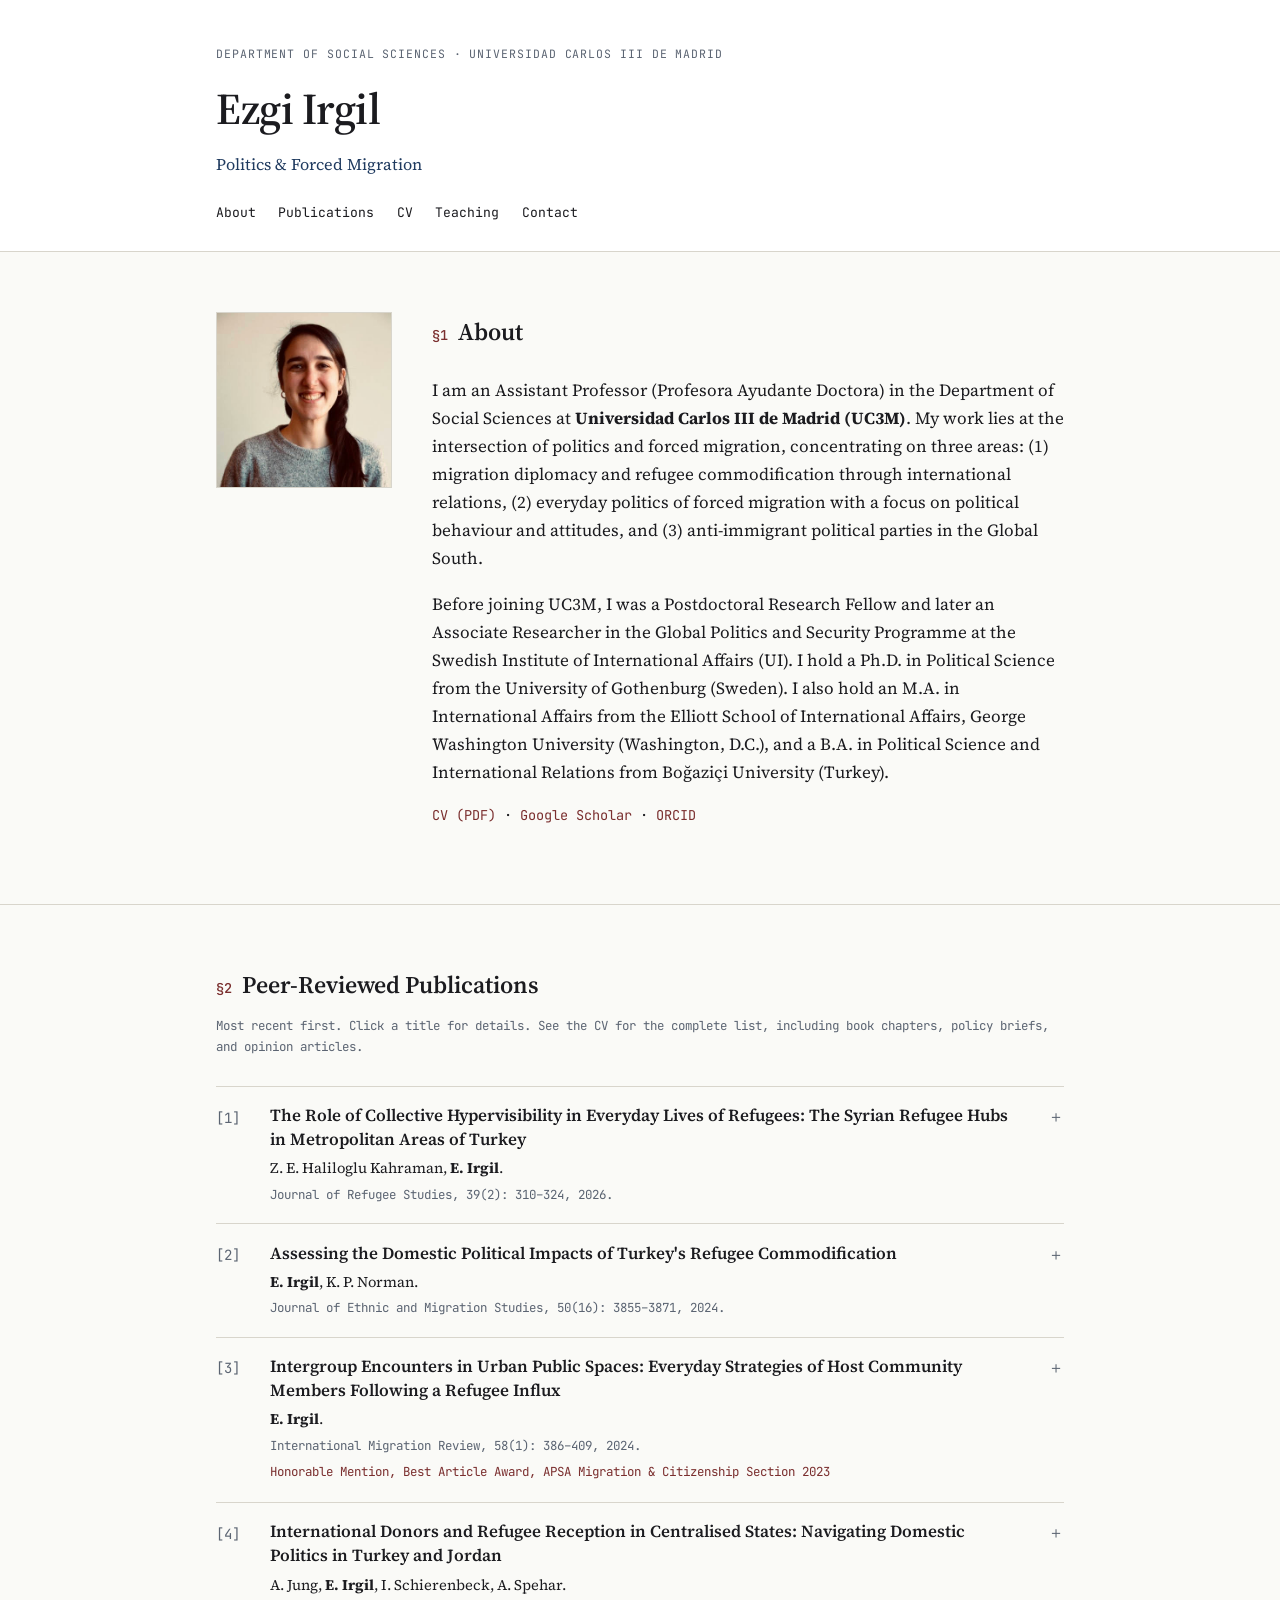
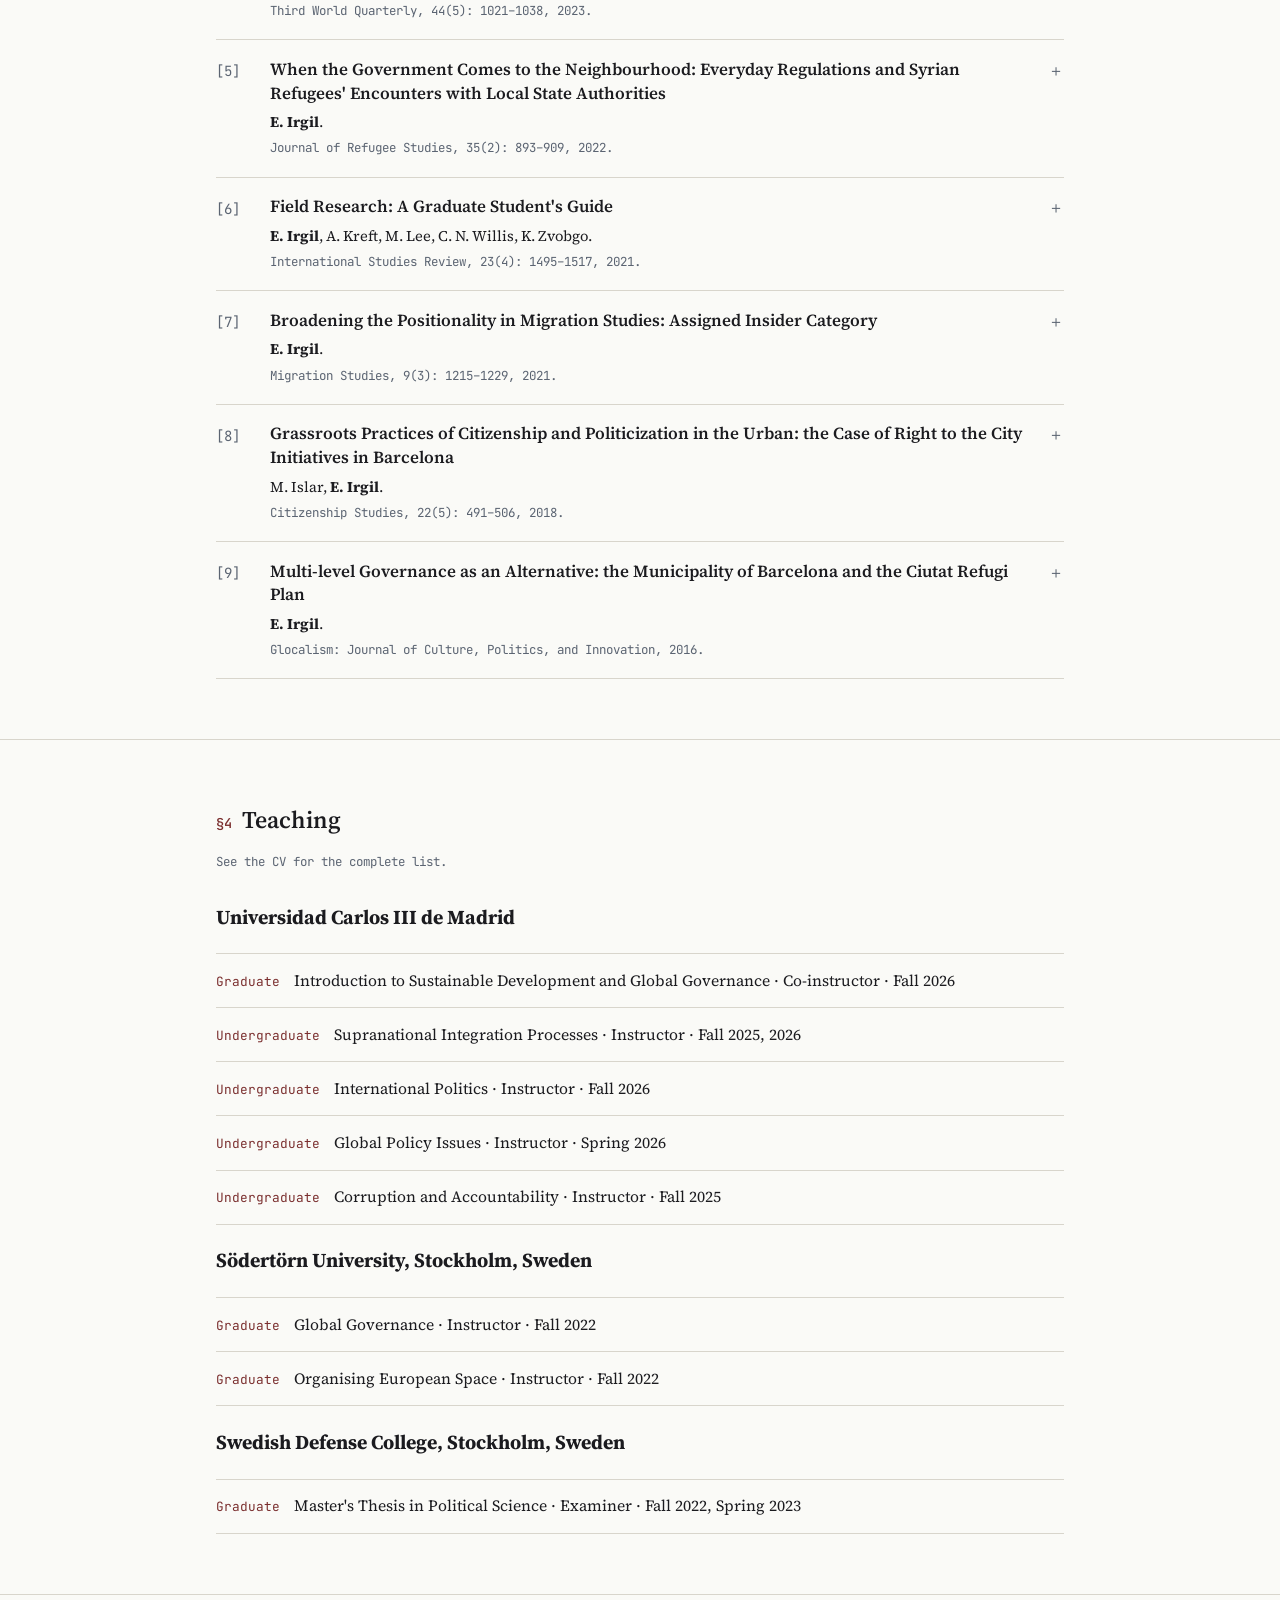
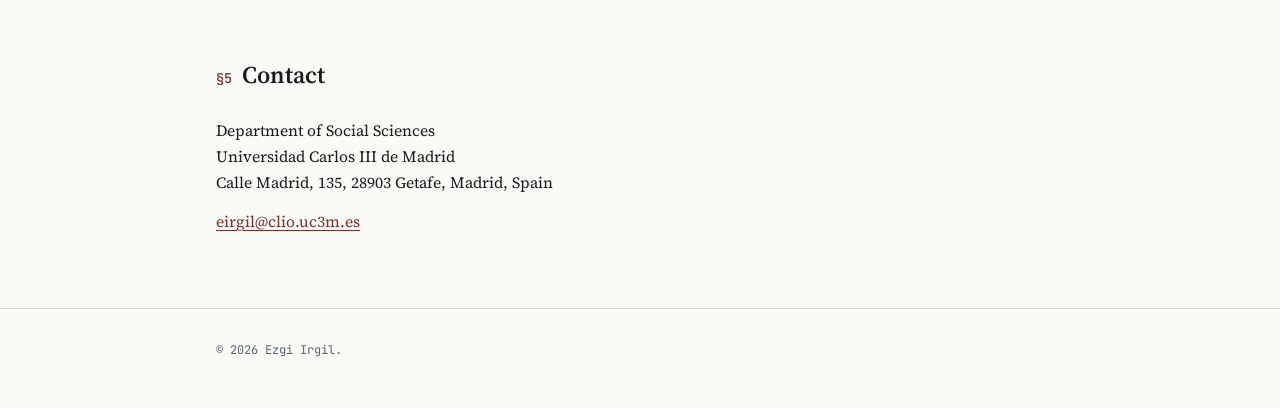
==== mainpage.html @ 2da9c535 "Update and rename index.html to mainpage.html" ====
<!DOCTYPE html>
<html lang="en">
<head>
<meta charset="UTF-8">
<meta name="viewport" content="width=device-width, initial-scale=1.0">
<title>Ezgi Irgil — Academic Website</title>
<meta name="description" content="Academic homepage of Ezgi Irgil, Assistant Professor, Department of Social Sciences, Universidad Carlos III de Madrid.">
<link rel="preconnect" href="https://fonts.googleapis.com">
<link rel="preconnect" href="https://fonts.gstatic.com" crossorigin>
<link href="https://fonts.googleapis.com/css2?family=Source+Serif+4:ital,opsz,wght@0,8..60,400;0,8..60,500;0,8..60,600;0,8..60,700;1,8..60,400&family=JetBrains+Mono:wght@400;500&display=swap" rel="stylesheet">
<link rel="stylesheet" href="style.css">
</head>
<body>

<a class="skip-link" href="#main">Skip to content</a>

<header class="site-header">
  <div class="wrap header-inner">
    <div class="identity">
      <p class="eyebrow">Department of Social Sciences · Universidad Carlos III de Madrid</p>
      <h1>Ezgi Irgil</h1>
      <p class="tagline">Politics &amp; Forced Migration</p>
    </div>
    <nav class="site-nav" aria-label="Primary">
      <ul>
        <li><a href="#about">About</a></li>
        <li><a href="#publications">Publications</a></li>
        <li><a href="Ezgi_Irgil_CV_03072026.pdf" target="_blank" rel="noopener">CV</a></li>
        <li><a href="#teaching">Teaching</a></li>
        <li><a href="#contact">Contact</a></li>
      </ul>
    </nav>
  </div>
</header>

<main id="main">

  <section id="about" class="section about">
    <div class="wrap about-grid">
      <div class="about-photo">
        <div class="photo-frame">
          <img src="photo.JPG" alt="Portrait" onerror="this.parentElement.classList.add('photo-fallback')">
        </div>
      </div>
      <div class="about-copy">
        <h2><span class="section-index">§1</span> About</h2>
        <p>
          I am an Assistant Professor (Profesora Ayudante Doctora) in the
          Department of Social Sciences at <strong>Universidad Carlos III de
          Madrid (UC3M)</strong>. My work lies at the intersection of politics and forced migration, concentrating on three areas: (1) migration diplomacy and refugee commodification 
          through international relations, (2) everyday politics of forced migration with a focus on political behaviour and attitudes, and (3) anti-immigrant political parties in 
          the Global South.
        </p>
        <p>
          Before joining UC3M, I was a Postdoctoral Research Fellow and later
          an Associate Researcher in the Global Politics and Security
          Programme at the Swedish Institute of International
          Affairs (UI). I hold a Ph.D. in Political Science from the
          University of Gothenburg (Sweden). I also hold an M.A. in International Affairs from the
          Elliott School of International Affairs, George Washington
          University (Washington, D.C.), and a B.A. in Political Science and International
          Relations from Boğaziçi University (Turkey).
        </p>
        <p class="links-line">
          <a href="Ezgi_Irgil_CV_03072026.pdf">CV (PDF)</a>
          <span aria-hidden="true">·</span>
          <a href="https://scholar.google.com/citations?user=ToLmwoIAAAAJ&hl=en" target="_blank" rel="noopener">Google Scholar</a>
          <span aria-hidden="true">·</span>
          <a href="https://orcid.org/0000-0003-2815-4493" target="_blank" rel="noopener">ORCID</a>
        </p>
      </div>
    </div>
  </section>

  <section id="publications" class="section publications">
    <div class="wrap">
      <h2><span class="section-index">§2</span> Peer-Reviewed Publications</h2>
      <p class="section-note">Most recent first. Click a title for details. See the CV for the complete list, including book chapters, policy briefs, and opinion articles.</p>

      <ol class="pub-list">

        <li class="pub-entry" id="pub-1">
          <button class="pub-toggle" aria-expanded="false" aria-controls="abs-1">
            <span class="pub-num">[1]</span>
            <span class="pub-main">
              <span class="pub-title">The Role of Collective Hypervisibility in Everyday Lives of Refugees: The Syrian Refugee Hubs in Metropolitan Areas of Turkey</span>
              <span class="pub-authors">Z. E. Haliloglu Kahraman, <strong>E. Irgil</strong>. </span>
              <span class="pub-venue">Journal of Refugee Studies, 39(2): 310–324, 2026.</span>
            </span>
            <span class="pub-caret" aria-hidden="true">＋</span>
          </button>
          <div class="pub-abstract" id="abs-1" hidden>
            <p>This paper examines refugee hubs that attract heightened scrutiny and opportunities for integration. Focusing on Turkey, we argue these hubs offer a sense of protection and expose refugees to increased control by authorities. Thus, we introduce the concept of collective hypervisibility to analyse how Syrian refugees in two Turkish hubs articulate and perceive their lived experiences through both positive and negative perspectives as a group. Refugees often view these neighbourhoods as shields from typical integration challenges faced by newcomers. However, living in such spaces also renders them targets, as all refugees are perceived as a homogeneous group, ignoring individual differences. By exploring refugee perceptions, we reveal shared dynamics across refugee hubs and offer insights relevant to similar contexts globally.</p>
            <p class="pub-links"><a href="https://doi.org/10.1093/jrs/feaf084">Publisher link</a></p>
          </div>
        </li>

        <li class="pub-entry" id="pub-2">
          <button class="pub-toggle" aria-expanded="false" aria-controls="abs-2">
            <span class="pub-num">[2]</span>
            <span class="pub-main">
              <span class="pub-title">Assessing the Domestic Political Impacts of Turkey's Refugee Commodification</span>
              <span class="pub-authors"><strong>E. Irgil</strong>, K. P. Norman. </span>
              <span class="pub-venue">Journal of Ethnic and Migration Studies, 50(16): 3855–3871, 2024.</span>
            </span>
            <span class="pub-caret" aria-hidden="true">＋</span>
          </button>
          <div class="pub-abstract" id="abs-2" hidden>
            <p>Refugee commodification, or the use of refugee hosting to extract political and economic concessions, has attracted growing scholarly attention in recent years. Yet, studies tend to focus on its international component, neglecting the domestic political space and how these extractions impact domestic political dynamics. To address this gap, we ask: how does refugee commodification influence domestic politics? Our study focuses on the Republican People’s Party (CHP) in Turkey, in order to assess the political implications of refugee commodification within domestic politics. Through a mixed qualitative approach using semi-structured interviews with opposition politicians and an analysis of policy documents, we examine the nexus of international and domestic spheres, assessing how political actors beyond the ruling Justice and Development Party (AKP) engage in, react to, and employ refugee commodification strategies. The findings of this study have implications beyond Turkey, demonstrating the transformative effects of refugee commodification for domestic politics across Global South states.</p>
            <p class="pub-links"><a href="https://doi.org/10.1080/1369183X.2024.2332747">Publisher link</a></p>
          </div>
        </li>

        <li class="pub-entry" id="pub-3">
          <button class="pub-toggle" aria-expanded="false" aria-controls="abs-3">
            <span class="pub-num">[3]</span>
            <span class="pub-main">
              <span class="pub-title">Intergroup Encounters in Urban Public Spaces: Everyday Strategies of Host Community Members Following a Refugee Influx</span>
              <span class="pub-authors"><strong>E. Irgil</strong>. </span>
              <span class="pub-venue">International Migration Review, 58(1): 386–409, 2024. </span>
              <span class="award">Honorable Mention, Best Article Award, APSA Migration &amp; Citizenship Section 2023</span></span>
            </span>
            <span class="pub-caret" aria-hidden="true">＋</span>
          </button>
          <div class="pub-abstract" id="abs-3" hidden>
            <p>Some host community members (HCMs) develop positive attitudes toward refugees, while others do not. The current literature on perceptions of refugees offers different explanations for these varied responses to intergroup encounters (positive contact, negative contact, and exposure). 
              Nevertheless, few scholars have examined the outcomes of intergroup relations at the microlevel to better understand the various impacts of intergroup encounters 
              between HCMs and refugees. Even fewer scholars have focused on the everyday implications of HCMs’ attitudes toward refugees in response to changing local demographics. 
              In this article, I argue that in addition to the type of intergroup encounters, the locations where these encounters occur at the neighborhood level serve as a critical 
              factor in understanding HCMs’ sociospatial attitudes or their attitudes toward refugees at the microlevel of everyday life. In doing so, I introduce the concept of "everyday strategies" to describe the sociospatial attitudes that HCMs adopt in different types of urban public spaces following their encounters with refugees in neighborhoods that have experienced a large refugee influx. Empirically, the analysis draws on interviews conducted with 60 HCMs in Bursa, Turkey, in 2018 and, through the concept of everyday strategies, extends the literature on HCMs’ attitudes regarding refugees. Overall, this article contributes to the wider study
              of international migration by detailing the influence of microlevel intergroup encounters on HCMs’ sociospatial attitudes in a South-South forced migration context.</p>
            <p class="pub-links"><a href="https://journals.sagepub.com/eprint/AW6QQRGRBGA5IQRZ67PS/full?__cf_chl_f_tk=iZyJo7ot4ucEhQW3xXLxGrmEuYI0C8Z.7P5DkQeSkI0-1783076015-1.0.1.1-J6pfaKiA8dt3KJapOqCNVLnUecntWRddcW5XHquoX1k">Publisher link</a></p>
          </div>
        </li>

        <li class="pub-entry" id="pub-4">
          <button class="pub-toggle" aria-expanded="false" aria-controls="abs-4">
            <span class="pub-num">[4]</span>
            <span class="pub-main">
              <span class="pub-title">International Donors and Refugee Reception in Centralised States: Navigating Domestic Politics in Turkey and Jordan</span>
              <span class="pub-authors">A. Jung, <strong>E. Irgil</strong>, I. Schierenbeck, A. Spehar. </span>
              <span class="pub-venue">Third World Quarterly, 44(5): 1021–1038, 2023.</span>
            </span>
            <span class="pub-caret" aria-hidden="true">＋</span>
          </button>
          <div class="pub-abstract" id="abs-4" hidden>
            <p>The reception of Syrian refugees has dominated negotiations between neighbouring host states, such as Jordan and Turkey, and donors in the Global North. Despite the growing literature on external funding, how international stakeholders navigate the domestic context is understudied. This article employs the lens of depoliticisation and analyses tools employed by international stakeholders manoeuvring domestic contexts in centralised states. We argue that international stakeholders adopt a depoliticised approach that portrays them and the actors they work with as service providers while working with national governments that engage in rent-seeking. Drawing on semi-structured interviews with donors and international non-governmental organisations (INGOs) as international stakeholders in Jordan and Turkey, the contribution of the article is two-fold. First, although the ‘local’ is ever present in policy and research discussions, research and policy often conflate regional organisations, national governments and municipalities. We therefore further disentangle the power relations between the various actors categorised as ‘local’. Second, we offer a conceptual understanding 
              of how international stakeholders navigate the dynamics of local power relations and the domestic politics in centralised states with rent-seeking behaviours.</p>
            <p class="pub-links"><a href="https://doi.org/10.1080/01436597.2023.2174510">Publisher link</a></p>
          </div>
        </li>

        <li class="pub-entry" id="pub-5">
          <button class="pub-toggle" aria-expanded="false" aria-controls="abs-5">
            <span class="pub-num">[5]</span>
            <span class="pub-main">
              <span class="pub-title">When the Government Comes to the Neighbourhood: Everyday Regulations and Syrian Refugees' Encounters with Local State Authorities</span>
              <span class="pub-authors"><strong>E. Irgil</strong>. </span>
              <span class="pub-venue">Journal of Refugee Studies, 35(2): 893–909, 2022.</span>
            </span>
            <span class="pub-caret" aria-hidden="true">＋</span>
          </button>
          <div class="pub-abstract" id="abs-5" hidden>
            <p>How do refugees perceive the regulations of government officials in their neighbourhoods? To answer this question, I introduce the concept of "everyday regulations" and define it as all practices, formal and informal, implemented by local authorities to manage, organise, and control refugees’ daily lives within neighbourhood spaces. I support my concept with an empirical analysis based on 40 semi-structured interviews with Syrian shop owners and shop workers in Bursa, Turkey, conducted in September and October 2019. I analyse perceptions related to two types of everyday regulations: (1) Syrian shop visits by the municipal police (Zabıta) and (2) handouts distributed in the neighbourhood by the provincial directorate of security (Emniyet Müdürlüğü). My findings reveal that Syrian shop owners perceive everyday regulations as both discriminatory and acceptable. Those with discriminatory perceptions assess these regulations in terms of exclusionary treatment by local authorities, while those whose perceptions label encounters with government officials as acceptable associate these interactions with learning Turkey’s customs and laws. By detailing the differences 
              in refugees’ perceptions of local refugee governance, this study unveils potential explanations for why some local refugee policies are perceived better than others.</p>
            <p class="pub-links"><a href="https://doi.org/10.1093/jrs/feac008">Publisher link</a></p>
          </div>
        </li>

        <li class="pub-entry" id="pub-6">
          <button class="pub-toggle" aria-expanded="false" aria-controls="abs-6">
            <span class="pub-num">[6]</span>
            <span class="pub-main">
              <span class="pub-title">Field Research: A Graduate Student's Guide</span>
              <span class="pub-authors"><strong>E. Irgil</strong>, A. Kreft, M. Lee, C. N. Willis, K. Zvobgo. </span>
              <span class="pub-venue">International Studies Review, 23(4): 1495–1517, 2021.</span>
            </span>
            <span class="pub-caret" aria-hidden="true">＋</span>
          </button>
          <div class="pub-abstract" id="abs-6" hidden>
            <p>What is field research? Is it just for qualitative scholars? Must it be done in a foreign country? How much time in the field is “enough”? A lack of disciplinary consensus on what constitutes “field research” or “fieldwork” has left graduate students in political science underinformed and thus underequipped to leverage site-intensive research to address issues of interest and urgency across the subfields. Uneven training in Ph.D. programs has also left early-career researchers underprepared for the logistics of fieldwork, from developing networks and effective sampling strategies to building respondents’ trust, and related issues of funding, physical safety, mental health, research ethics, and crisis response. Based on the experience of five junior scholars, this paper offers answers to questions that graduate students puzzle over, often without the 
              benefit of others’ “lessons learned.” This practical guide engages theory and praxis, in support of an epistemologically and methodologically pluralistic discipline.</p>
            <p class="pub-links"><a href="https://doi.org/10.1093/isr/viab023">Publisher link</a></p>
          </div>
        </li>

        <li class="pub-entry" id="pub-7">
          <button class="pub-toggle" aria-expanded="false" aria-controls="abs-7">
            <span class="pub-num">[7]</span>
            <span class="pub-main">
              <span class="pub-title">Broadening the Positionality in Migration Studies: Assigned Insider Category</span>
              <span class="pub-authors"><strong>E. Irgil</strong>. </span>
              <span class="pub-venue">Migration Studies, 9(3): 1215–1229, 2021.</span> 
            </span>
            <span class="pub-caret" aria-hidden="true">＋</span>
          </button>
          <div class="pub-abstract" id="abs-7" hidden>
            <p>This article contributes to the debates on positionality in migration studies by introducing "assigned insider" as a new category. I define it as a position when both the interviewees and the researcher are of the same local origin in which the researcher is considered ‘an insider of the host community’ and the interview questions are about a migrant group. I developed this category based on interviews with host community members during my field study in Bursa, Turkey, where I was born and raised. Previous studies focused on the researcher being an insider from a migrant community or being an outsider conducting research on a migrant community different from his/her own. Assigned insider has two elements that require it to be considered differently: same local origin operates as an overriding feature that goes beyond ethnicity and the interviewees being from the host community involves different ethical aspects than that from a migrant community. I argue that these reflect on the researcher during the interviews through active and passive discontent manifestations of the interviewees. While the former emphasises the direct confrontations of the interviewees
              that lead them to ‘correct’ the researcher, the latter manifests itself through non-verbal ways, which can result in refraining from answering questions.</p>
            <p class="pub-links"><a href="https://doi.org/10.1093/migration/mnaa016">Publisher link</a></p>
          </div>
        </li>

        <li class="pub-entry" id="pub-8">
          <button class="pub-toggle" aria-expanded="false" aria-controls="abs-8">
            <span class="pub-num">[8]</span>
            <span class="pub-main">
              <span class="pub-title">Grassroots Practices of Citizenship and Politicization in the Urban: the Case of Right to the City Initiatives in Barcelona</span>
              <span class="pub-authors">M. Islar, <strong>E. Irgil</strong>. </span>
              <span class="pub-venue">Citizenship Studies, 22(5): 491–506, 2018.</span>
            </span>
            <span class="pub-caret" aria-hidden="true">＋</span>
          </button>
          <div class="pub-abstract" id="abs-8" hidden>
            <p>This article aims to produce an analysis of the politicization of the citizens after Spain’s Indignados movement from a citizenship framework. The article suggests that claiming the right to the city involves more than issues of access to urban amenities: it is also about claiming the right to participate in the formation and transformation of the city and the right to appropriate the city center. This positions these rights within the larger issue of citizenship by defining it as a collective practice rather than a state-sanctioned status. Our analysis is based on the empirical evidence derived from the semi-structured interviews, 
              politicians’ speeches, information based on media resources and official websites, and participant observation during three months of fieldwork in Barcelona in 2016.</p>
            <p class="pub-links"><a href="https://doi.org/10.1080/13621025.2018.1477919">Publisher link</a></p>
          </div>
        </li>

        <li class="pub-entry" id="pub-9">
          <button class="pub-toggle" aria-expanded="false" aria-controls="abs-9">
            <span class="pub-num">[9]</span>
            <span class="pub-main">
              <span class="pub-title">Multi-level Governance as an Alternative: the Municipality of Barcelona and the Ciutat Refugi Plan</span>
              <span class="pub-authors"><strong>E. Irgil</strong>. </span>
              <span class="pub-venue">Glocalism: Journal of Culture, Politics, and Innovation, 2016.</span>
            </span>
            <span class="pub-caret" aria-hidden="true">＋</span>
          </button>
          <div class="pub-abstract" id="abs-9" hidden>
            <p>This paper analyses the response of the Municipality of Barcelona to the Syrian refugee crisis in Europe as an alternative solution that challenges the national government’s restrictive approach. This response introduces the Ciutat Refugi Plan with a city-to-city network at the municipal level that involves other European cities in creating safe routes for refugees at the local government level. In line with multi-level governance theory, I argue that central governments’ inaction has pressured local governments to take action during the Syrian refugee influx. Relying on the influence of local government networks, the Municipality of Barcelona uses discourse as a tool of action in opening discursive spaces for humanitarian political responses to the refugee crisis. Using critical discourse analysis, I test this argument by examining in-depth interviews, speeches of people in power that have appeared in news articles, and statements on official websites.</p>
            <p class="pub-links"><a href="https://doi.org/10.12893/gjcpi.2016.3.1">Publisher link</a></p>
          </div>
        </li>

      </ol>
    </div>
  </section>

  <section id="teaching" class="section teaching">
    <div class="wrap">
      <h2><span class="section-index">§4</span> Teaching</h2>
<p class="section-note">See the CV for the complete list.</p>

      <h3 class="teaching-group">Universidad Carlos III de Madrid</h3>
      <ul class="teaching-list">
        <li><span class="course-code">Graduate</span> Introduction to Sustainable Development and Global Governance · Co-instructor · Fall 2026</li>
        <li><span class="course-code">Undergraduate</span> Supranational Integration Processes · Instructor · Fall 2025, 2026</li>
        <li><span class="course-code">Undergraduate</span> International Politics · Instructor · Fall 2026</li>
        <li><span class="course-code">Undergraduate</span> Global Policy Issues · Instructor · Spring 2026</li>
        <li><span class="course-code">Undergraduate</span> Corruption and Accountability · Instructor · Fall 2025</li>
      </ul>

      <h3 class="teaching-group">Södertörn University, Stockholm, Sweden</h3>
      <ul class="teaching-list">
        <li><span class="course-code">Graduate</span> Global Governance · Instructor · Fall 2022</li>
        <li><span class="course-code">Graduate</span> Organising European Space · Instructor · Fall 2022</li>
      </ul>

      <h3 class="teaching-group">Swedish Defense College, Stockholm, Sweden</h3>
      <ul class="teaching-list">
        <li><span class="course-code">Graduate</span> Master's Thesis in Political Science · Examiner · Fall 2022, Spring 2023</li>
      </ul>

    </div>
  </section>

  <section id="contact" class="section contact">
    <div class="wrap">
      <h2><span class="section-index">§5</span> Contact</h2>
      <address>
        <p>Department of Social Sciences<br>
        Universidad Carlos III de Madrid<br>
        Calle Madrid, 135, 28903 Getafe, Madrid, Spain</p>
        <p><a href="mailto:eirgil@clio.uc3m.es">eirgil@clio.uc3m.es</a></p>
      </address>
    </div>
  </section>

</main>

<footer class="site-footer">
  <div class="wrap">
    <p>© <span id="year"></span> Ezgi Irgil.</p>
  </div>
</footer>

<script src="script.js"></script>
</body>
</html>
---- style.css ----
/* ==========================================================================
   Design tokens
   ========================================================================== */
:root{
  --paper: #FAFAF7;
  --paper-raised: #FFFFFF;
  --ink: #1B1B1F;
  --navy: #1F3A5F;
  --oxblood: #7A2E2E;
  --slate: #5B6472;
  --hairline: #D8D5CC;

  --font-display: "Source Serif 4", Georgia, serif;
  --font-body: "Source Serif 4", Georgia, serif;
  --font-mono: "JetBrains Mono", ui-monospace, Menlo, Consolas, monospace;

  --measure: 42rem;
  --wrap: 56rem;
}

*{ box-sizing: border-box; }
html{ scroll-behavior: smooth; }

body{
  margin: 0;
  background: var(--paper);
  color: var(--ink);
  font-family: var(--font-body);
  font-size: 17px;
  line-height: 1.65;
  -webkit-font-smoothing: antialiased;
}

.wrap{
  max-width: var(--wrap);
  margin: 0 auto;
  padding: 0 1.5rem;
}

a{ color: var(--oxblood); text-decoration-thickness: 1px; text-underline-offset: 3px; }
a:hover{ color: var(--navy); }
a:focus-visible, button:focus-visible{
  outline: 2px solid var(--navy);
  outline-offset: 3px;
}

.skip-link{
  position: absolute; left: -999px; top: 0;
  background: var(--navy); color: #fff; padding: .6rem 1rem; z-index: 100;
}
.skip-link:focus{ left: 1rem; top: 1rem; }

.placeholder{
  background: linear-gradient(transparent 60%, #f0e3d0 60%);
  padding: 0 .1em;
}

/* ==========================================================================
   Header
   ========================================================================== */
.site-header{
  border-bottom: 1px solid var(--hairline);
  background: var(--paper-raised);
  padding: 2.75rem 0 1.75rem;
}
.header-inner{
  display: flex;
  flex-wrap: wrap;
  justify-content: space-between;
  align-items: flex-end;
  gap: 1.5rem;
}
.eyebrow{
  font-family: var(--font-mono);
  font-size: .72rem;
  letter-spacing: .08em;
  text-transform: uppercase;
  color: var(--slate);
  margin: 0 0 .6rem;
}
.identity h1{
  font-family: var(--font-display);
  font-weight: 600;
  font-size: clamp(2rem, 4vw, 2.75rem);
  margin: 0 0 .35rem;
  letter-spacing: -0.01em;
}
.tagline{
  margin: 0;
  color: var(--navy);
  font-size: 1.02rem;
}
.site-nav ul{
  list-style: none;
  display: flex;
  gap: 1.4rem;
  margin: 0;
  padding: 0;
  font-family: var(--font-mono);
  font-size: .82rem;
}
.site-nav a{
  color: var(--ink);
  text-decoration: none;
  border-bottom: 1px solid transparent;
  padding-bottom: 2px;
}
.site-nav a:hover{
  color: var(--oxblood);
  border-bottom-color: var(--oxblood);
}

/* ==========================================================================
   Section scaffolding — the "§" numbering is the paper's own cross-reference
   convention, echoed in the nav and headings.
   ========================================================================== */
.section{
  padding: 3.75rem 0;
  border-bottom: 1px solid var(--hairline);
}
.section h2{
  font-family: var(--font-display);
  font-size: 1.5rem;
  font-weight: 600;
  margin: 0 0 1.5rem;
  display: flex;
  align-items: baseline;
  gap: .65rem;
}
.section-index{
  font-family: var(--font-mono);
  font-size: .85rem;
  font-weight: 500;
  color: var(--oxblood);
}
.section-note{
  font-family: var(--font-mono);
  font-size: .78rem;
  color: var(--slate);
  margin-top: -.75rem;
  margin-bottom: 1.75rem;
}

/* ==========================================================================
   About
   ========================================================================== */
.about-grid{
  display: grid;
  grid-template-columns: 11rem 1fr;
  gap: 2.5rem;
  align-items: start;
}
.photo-frame{
  aspect-ratio: 1;
  border: 1px solid var(--hairline);
  background: #EFEBE2;
  overflow: hidden;
}
.photo-frame img{ width: 100%; height: 100%; object-fit: cover; display: block; }
.photo-fallback img{ display: none; }
.photo-fallback{
  display: flex; align-items: center; justify-content: center;
}
.photo-fallback::after{
  content: "photo";
  font-family: var(--font-mono);
  font-size: .75rem;
  color: var(--slate);
}
.about-copy p{ max-width: var(--measure); margin: 0 0 1.1rem; }
.links-line{
  font-family: var(--font-mono);
  font-size: .85rem;
}
.links-line a{ text-decoration: none; }
.links-line a:hover{ text-decoration: underline; }

/* ==========================================================================
   Publications — the signature element: an actual bibliography
   ========================================================================== */
.pub-list{
  list-style: none;
  margin: 0; padding: 0;
  counter-reset: pub;
  border-top: 1px solid var(--hairline);
}
.pub-entry{
  border-bottom: 1px solid var(--hairline);
}
.pub-toggle{
  all: unset;
  display: grid;
  grid-template-columns: 2.5rem 1fr 1.5rem;
  gap: .9rem;
  width: 100%;
  padding: 1.1rem 0;
  cursor: pointer;
  align-items: start;
}
.pub-toggle:hover .pub-title{ color: var(--oxblood); }
.pub-num{
  font-family: var(--font-mono);
  color: var(--slate);
  font-size: .88rem;
  padding-top: .15rem;
}
.pub-main{ display: block; }
.pub-title{
  display: block;
  font-family: var(--font-display);
  font-size: 1.06rem;
  font-weight: 600;
  color: var(--ink);
  line-height: 1.4;
}
.pub-authors{
  display: block;
  font-size: .92rem;
  color: var(--ink);
  margin-top: .3rem;
}
.pub-venue{
  display: block;
  font-family: var(--font-mono);
  font-size: .78rem;
  color: var(--slate);
  margin-top: .25rem;
}
.award{
  color: var(--oxblood);
  font-family: var(--font-mono);
  font-size: .78rem;
}
.pub-caret{
  font-family: var(--font-mono);
  color: var(--slate);
  font-size: 1rem;
  text-align: right;
  transition: transform .15s ease;
}
.pub-toggle[aria-expanded="true"] .pub-caret{
  transform: rotate(45deg);
  color: var(--oxblood);
}
.pub-abstract{
  padding: 0 0 1.4rem 3.4rem;
  max-width: var(--measure);
}
.pub-abstract p{ margin: 0 0 .7rem; font-size: .95rem; color: var(--ink); }
.pub-links{
  font-family: var(--font-mono);
  font-size: .8rem;
}
.pub-links a{ text-decoration: none; }
.pub-links a:hover{ text-decoration: underline; }

/* ==========================================================================
   CV timeline
   ========================================================================== */
.timeline{
  list-style: none;
  margin: 0; padding: 0;
  border-top: 1px solid var(--hairline);
}
.timeline li{
  display: grid;
  grid-template-columns: 9rem 1fr;
  gap: 1rem;
  padding: .9rem 0;
  border-bottom: 1px solid var(--hairline);
}
.tl-date{
  font-family: var(--font-mono);
  font-size: .8rem;
  color: var(--slate);
  padding-top: .1rem;
}
.tl-body{ font-size: .98rem; }
.cv-link{
  margin-top: 1.25rem;
  font-family: var(--font-mono);
  font-size: .85rem;
}
.cv-link a{ text-decoration: none; }
.cv-link a:hover{ text-decoration: underline; }

/* ==========================================================================
   Teaching
   ========================================================================== */
.teaching-list{
  list-style: none;
  margin: 0; padding: 0;
  border-top: 1px solid var(--hairline);
}
.teaching-list li{
  padding: .85rem 0;
  border-bottom: 1px solid var(--hairline);
  font-size: .98rem;
}
.course-code{
  font-family: var(--font-mono);
  font-size: .8rem;
  color: var(--oxblood);
  margin-right: .6rem;
}

/* ==========================================================================
   Contact & footer
   ========================================================================== */
address{ font-style: normal; font-size: .98rem; }
address p{ margin: 0 0 .8rem; }

.site-footer{
  padding: 2rem 0 3rem;
}
.site-footer p{
  font-family: var(--font-mono);
  font-size: .75rem;
  color: var(--slate);
  margin: 0;
}

/* ==========================================================================
   Motion & responsiveness
   ========================================================================== */
@media (prefers-reduced-motion: reduce){
  html{ scroll-behavior: auto; }
  .pub-caret{ transition: none; }
}

@media (max-width: 640px){
  .header-inner{ flex-direction: column; align-items: flex-start; }
  .site-nav ul{ flex-wrap: wrap; gap: 1rem; }
  .about-grid{ grid-template-columns: 1fr; }
  .photo-frame{ width: 8rem; }
  .pub-toggle{ grid-template-columns: 2rem 1fr 1.2rem; }
  .pub-abstract{ padding-left: 2.2rem; }
  .timeline li{ grid-template-columns: 1fr; gap: .25rem; }
}
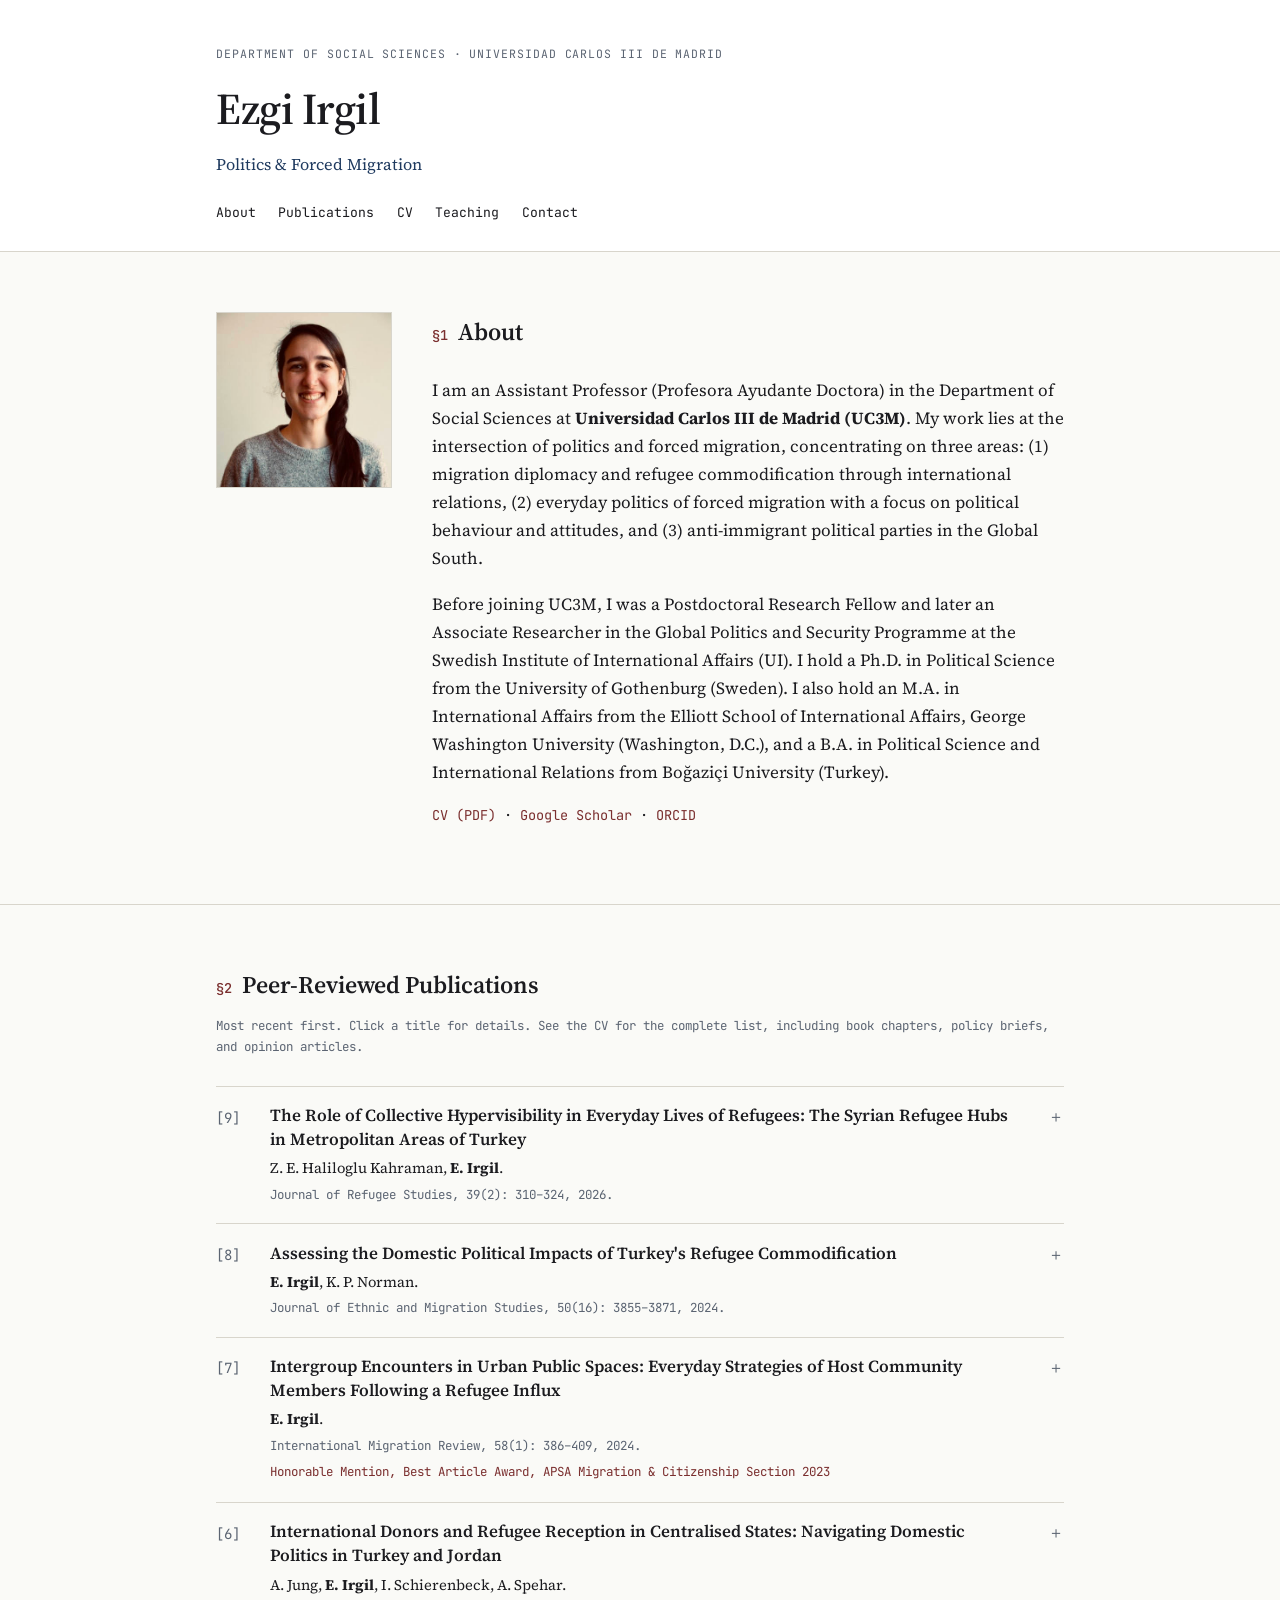
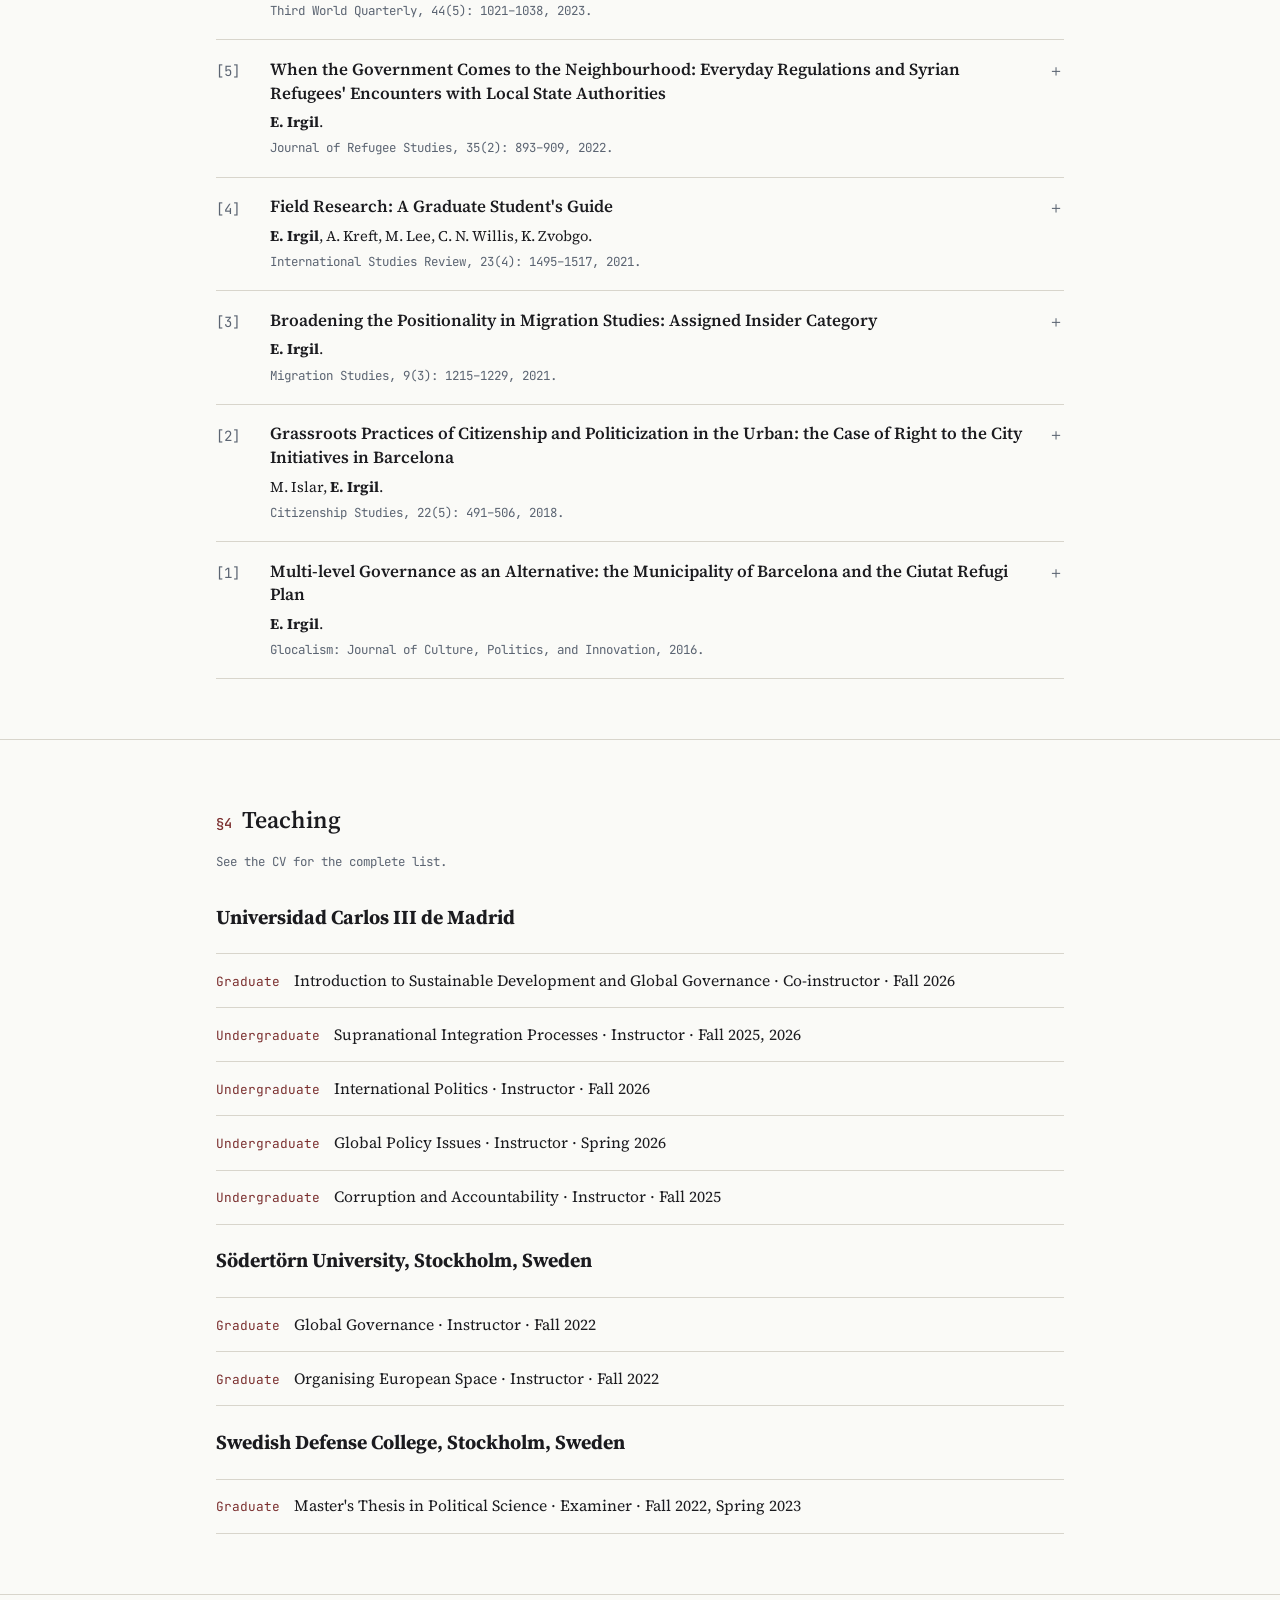
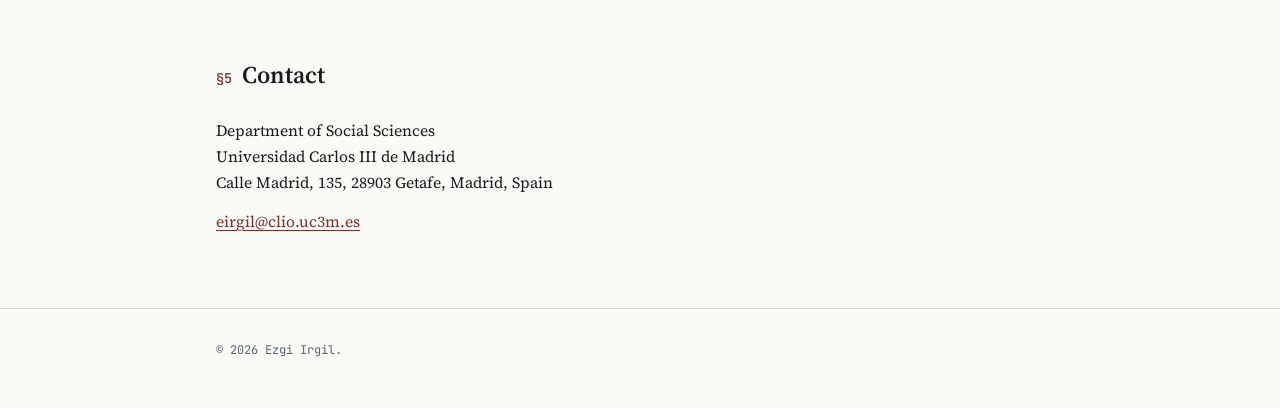
==== commit b1975998: "Update publication entries and IDs in mainpage.html" ====
--- a/mainpage.html
+++ b/mainpage.html
@@ -79,9 +79,9 @@
 
       <ol class="pub-list">
 
-        <li class="pub-entry" id="pub-1">
+        <li class="pub-entry" id="pub-9">
           <button class="pub-toggle" aria-expanded="false" aria-controls="abs-1">
-            <span class="pub-num">[1]</span>
+            <span class="pub-num">[9]</span>
             <span class="pub-main">
               <span class="pub-title">The Role of Collective Hypervisibility in Everyday Lives of Refugees: The Syrian Refugee Hubs in Metropolitan Areas of Turkey</span>
               <span class="pub-authors">Z. E. Haliloglu Kahraman, <strong>E. Irgil</strong>. </span>
@@ -89,15 +89,15 @@
             </span>
             <span class="pub-caret" aria-hidden="true">＋</span>
           </button>
-          <div class="pub-abstract" id="abs-1" hidden>
+          <div class="pub-abstract" id="abs-9" hidden>
             <p>This paper examines refugee hubs that attract heightened scrutiny and opportunities for integration. Focusing on Turkey, we argue these hubs offer a sense of protection and expose refugees to increased control by authorities. Thus, we introduce the concept of collective hypervisibility to analyse how Syrian refugees in two Turkish hubs articulate and perceive their lived experiences through both positive and negative perspectives as a group. Refugees often view these neighbourhoods as shields from typical integration challenges faced by newcomers. However, living in such spaces also renders them targets, as all refugees are perceived as a homogeneous group, ignoring individual differences. By exploring refugee perceptions, we reveal shared dynamics across refugee hubs and offer insights relevant to similar contexts globally.</p>
             <p class="pub-links"><a href="https://doi.org/10.1093/jrs/feaf084">Publisher link</a></p>
           </div>
         </li>
 
-        <li class="pub-entry" id="pub-2">
+        <li class="pub-entry" id="pub-8">
           <button class="pub-toggle" aria-expanded="false" aria-controls="abs-2">
-            <span class="pub-num">[2]</span>
+            <span class="pub-num">[8]</span>
             <span class="pub-main">
               <span class="pub-title">Assessing the Domestic Political Impacts of Turkey's Refugee Commodification</span>
               <span class="pub-authors"><strong>E. Irgil</strong>, K. P. Norman. </span>
@@ -105,15 +105,15 @@
             </span>
             <span class="pub-caret" aria-hidden="true">＋</span>
           </button>
-          <div class="pub-abstract" id="abs-2" hidden>
+          <div class="pub-abstract" id="abs-8" hidden>
             <p>Refugee commodification, or the use of refugee hosting to extract political and economic concessions, has attracted growing scholarly attention in recent years. Yet, studies tend to focus on its international component, neglecting the domestic political space and how these extractions impact domestic political dynamics. To address this gap, we ask: how does refugee commodification influence domestic politics? Our study focuses on the Republican People’s Party (CHP) in Turkey, in order to assess the political implications of refugee commodification within domestic politics. Through a mixed qualitative approach using semi-structured interviews with opposition politicians and an analysis of policy documents, we examine the nexus of international and domestic spheres, assessing how political actors beyond the ruling Justice and Development Party (AKP) engage in, react to, and employ refugee commodification strategies. The findings of this study have implications beyond Turkey, demonstrating the transformative effects of refugee commodification for domestic politics across Global South states.</p>
             <p class="pub-links"><a href="https://doi.org/10.1080/1369183X.2024.2332747">Publisher link</a></p>
           </div>
         </li>
 
-        <li class="pub-entry" id="pub-3">
+        <li class="pub-entry" id="pub-7">
           <button class="pub-toggle" aria-expanded="false" aria-controls="abs-3">
-            <span class="pub-num">[3]</span>
+            <span class="pub-num">[7]</span>
             <span class="pub-main">
               <span class="pub-title">Intergroup Encounters in Urban Public Spaces: Everyday Strategies of Host Community Members Following a Refugee Influx</span>
               <span class="pub-authors"><strong>E. Irgil</strong>. </span>
@@ -122,7 +122,7 @@
             </span>
             <span class="pub-caret" aria-hidden="true">＋</span>
           </button>
-          <div class="pub-abstract" id="abs-3" hidden>
+          <div class="pub-abstract" id="abs-7" hidden>
             <p>Some host community members (HCMs) develop positive attitudes toward refugees, while others do not. The current literature on perceptions of refugees offers different explanations for these varied responses to intergroup encounters (positive contact, negative contact, and exposure). 
               Nevertheless, few scholars have examined the outcomes of intergroup relations at the microlevel to better understand the various impacts of intergroup encounters 
               between HCMs and refugees. Even fewer scholars have focused on the everyday implications of HCMs’ attitudes toward refugees in response to changing local demographics. 
@@ -133,9 +133,9 @@
           </div>
         </li>
 
-        <li class="pub-entry" id="pub-4">
+        <li class="pub-entry" id="pub-6">
           <button class="pub-toggle" aria-expanded="false" aria-controls="abs-4">
-            <span class="pub-num">[4]</span>
+            <span class="pub-num">[6]</span>
             <span class="pub-main">
               <span class="pub-title">International Donors and Refugee Reception in Centralised States: Navigating Domestic Politics in Turkey and Jordan</span>
               <span class="pub-authors">A. Jung, <strong>E. Irgil</strong>, I. Schierenbeck, A. Spehar. </span>
@@ -143,7 +143,7 @@
             </span>
             <span class="pub-caret" aria-hidden="true">＋</span>
           </button>
-          <div class="pub-abstract" id="abs-4" hidden>
+          <div class="pub-abstract" id="abs-6" hidden>
             <p>The reception of Syrian refugees has dominated negotiations between neighbouring host states, such as Jordan and Turkey, and donors in the Global North. Despite the growing literature on external funding, how international stakeholders navigate the domestic context is understudied. This article employs the lens of depoliticisation and analyses tools employed by international stakeholders manoeuvring domestic contexts in centralised states. We argue that international stakeholders adopt a depoliticised approach that portrays them and the actors they work with as service providers while working with national governments that engage in rent-seeking. Drawing on semi-structured interviews with donors and international non-governmental organisations (INGOs) as international stakeholders in Jordan and Turkey, the contribution of the article is two-fold. First, although the ‘local’ is ever present in policy and research discussions, research and policy often conflate regional organisations, national governments and municipalities. We therefore further disentangle the power relations between the various actors categorised as ‘local’. Second, we offer a conceptual understanding 
               of how international stakeholders navigate the dynamics of local power relations and the domestic politics in centralised states with rent-seeking behaviours.</p>
             <p class="pub-links"><a href="https://doi.org/10.1080/01436597.2023.2174510">Publisher link</a></p>
@@ -167,9 +167,9 @@
           </div>
         </li>
 
-        <li class="pub-entry" id="pub-6">
+        <li class="pub-entry" id="pub-4">
           <button class="pub-toggle" aria-expanded="false" aria-controls="abs-6">
-            <span class="pub-num">[6]</span>
+            <span class="pub-num">[4]</span>
             <span class="pub-main">
               <span class="pub-title">Field Research: A Graduate Student's Guide</span>
               <span class="pub-authors"><strong>E. Irgil</strong>, A. Kreft, M. Lee, C. N. Willis, K. Zvobgo. </span>
@@ -177,16 +177,16 @@
             </span>
             <span class="pub-caret" aria-hidden="true">＋</span>
           </button>
-          <div class="pub-abstract" id="abs-6" hidden>
+          <div class="pub-abstract" id="abs-4" hidden>
             <p>What is field research? Is it just for qualitative scholars? Must it be done in a foreign country? How much time in the field is “enough”? A lack of disciplinary consensus on what constitutes “field research” or “fieldwork” has left graduate students in political science underinformed and thus underequipped to leverage site-intensive research to address issues of interest and urgency across the subfields. Uneven training in Ph.D. programs has also left early-career researchers underprepared for the logistics of fieldwork, from developing networks and effective sampling strategies to building respondents’ trust, and related issues of funding, physical safety, mental health, research ethics, and crisis response. Based on the experience of five junior scholars, this paper offers answers to questions that graduate students puzzle over, often without the 
               benefit of others’ “lessons learned.” This practical guide engages theory and praxis, in support of an epistemologically and methodologically pluralistic discipline.</p>
             <p class="pub-links"><a href="https://doi.org/10.1093/isr/viab023">Publisher link</a></p>
           </div>
         </li>
 
-        <li class="pub-entry" id="pub-7">
+        <li class="pub-entry" id="pub-3">
           <button class="pub-toggle" aria-expanded="false" aria-controls="abs-7">
-            <span class="pub-num">[7]</span>
+            <span class="pub-num">[3]</span>
             <span class="pub-main">
               <span class="pub-title">Broadening the Positionality in Migration Studies: Assigned Insider Category</span>
               <span class="pub-authors"><strong>E. Irgil</strong>. </span>
@@ -194,16 +194,16 @@
             </span>
             <span class="pub-caret" aria-hidden="true">＋</span>
           </button>
-          <div class="pub-abstract" id="abs-7" hidden>
+          <div class="pub-abstract" id="abs-3" hidden>
             <p>This article contributes to the debates on positionality in migration studies by introducing "assigned insider" as a new category. I define it as a position when both the interviewees and the researcher are of the same local origin in which the researcher is considered ‘an insider of the host community’ and the interview questions are about a migrant group. I developed this category based on interviews with host community members during my field study in Bursa, Turkey, where I was born and raised. Previous studies focused on the researcher being an insider from a migrant community or being an outsider conducting research on a migrant community different from his/her own. Assigned insider has two elements that require it to be considered differently: same local origin operates as an overriding feature that goes beyond ethnicity and the interviewees being from the host community involves different ethical aspects than that from a migrant community. I argue that these reflect on the researcher during the interviews through active and passive discontent manifestations of the interviewees. While the former emphasises the direct confrontations of the interviewees
               that lead them to ‘correct’ the researcher, the latter manifests itself through non-verbal ways, which can result in refraining from answering questions.</p>
             <p class="pub-links"><a href="https://doi.org/10.1093/migration/mnaa016">Publisher link</a></p>
           </div>
         </li>
 
-        <li class="pub-entry" id="pub-8">
+        <li class="pub-entry" id="pub-2">
           <button class="pub-toggle" aria-expanded="false" aria-controls="abs-8">
-            <span class="pub-num">[8]</span>
+            <span class="pub-num">[2]</span>
             <span class="pub-main">
               <span class="pub-title">Grassroots Practices of Citizenship and Politicization in the Urban: the Case of Right to the City Initiatives in Barcelona</span>
               <span class="pub-authors">M. Islar, <strong>E. Irgil</strong>. </span>
@@ -211,16 +211,16 @@
             </span>
             <span class="pub-caret" aria-hidden="true">＋</span>
           </button>
-          <div class="pub-abstract" id="abs-8" hidden>
+          <div class="pub-abstract" id="abs-2" hidden>
             <p>This article aims to produce an analysis of the politicization of the citizens after Spain’s Indignados movement from a citizenship framework. The article suggests that claiming the right to the city involves more than issues of access to urban amenities: it is also about claiming the right to participate in the formation and transformation of the city and the right to appropriate the city center. This positions these rights within the larger issue of citizenship by defining it as a collective practice rather than a state-sanctioned status. Our analysis is based on the empirical evidence derived from the semi-structured interviews, 
               politicians’ speeches, information based on media resources and official websites, and participant observation during three months of fieldwork in Barcelona in 2016.</p>
             <p class="pub-links"><a href="https://doi.org/10.1080/13621025.2018.1477919">Publisher link</a></p>
           </div>
         </li>
 
-        <li class="pub-entry" id="pub-9">
+        <li class="pub-entry" id="pub-1">
           <button class="pub-toggle" aria-expanded="false" aria-controls="abs-9">
-            <span class="pub-num">[9]</span>
+            <span class="pub-num">[1]</span>
             <span class="pub-main">
               <span class="pub-title">Multi-level Governance as an Alternative: the Municipality of Barcelona and the Ciutat Refugi Plan</span>
               <span class="pub-authors"><strong>E. Irgil</strong>. </span>
@@ -228,7 +228,7 @@
             </span>
             <span class="pub-caret" aria-hidden="true">＋</span>
           </button>
-          <div class="pub-abstract" id="abs-9" hidden>
+          <div class="pub-abstract" id="abs-1" hidden>
             <p>This paper analyses the response of the Municipality of Barcelona to the Syrian refugee crisis in Europe as an alternative solution that challenges the national government’s restrictive approach. This response introduces the Ciutat Refugi Plan with a city-to-city network at the municipal level that involves other European cities in creating safe routes for refugees at the local government level. In line with multi-level governance theory, I argue that central governments’ inaction has pressured local governments to take action during the Syrian refugee influx. Relying on the influence of local government networks, the Municipality of Barcelona uses discourse as a tool of action in opening discursive spaces for humanitarian political responses to the refugee crisis. Using critical discourse analysis, I test this argument by examining in-depth interviews, speeches of people in power that have appeared in news articles, and statements on official websites.</p>
             <p class="pub-links"><a href="https://doi.org/10.12893/gjcpi.2016.3.1">Publisher link</a></p>
           </div>
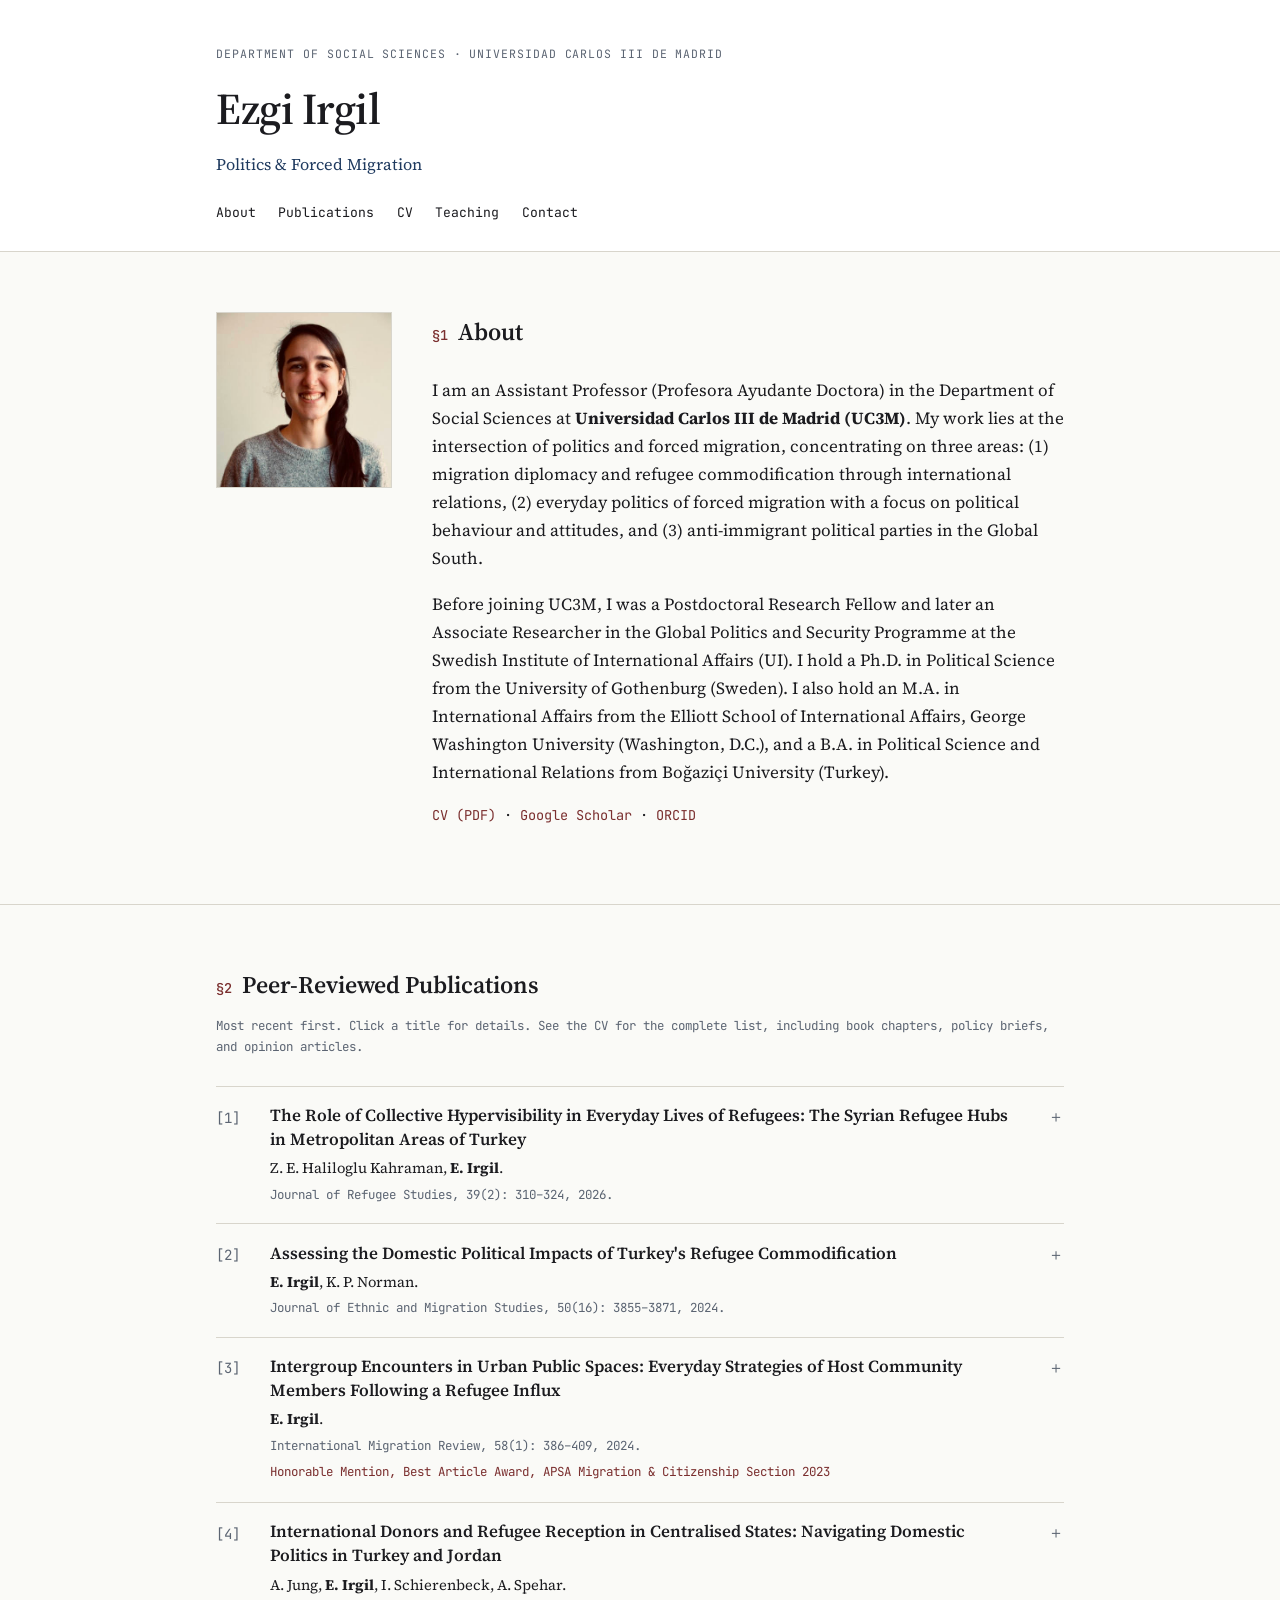
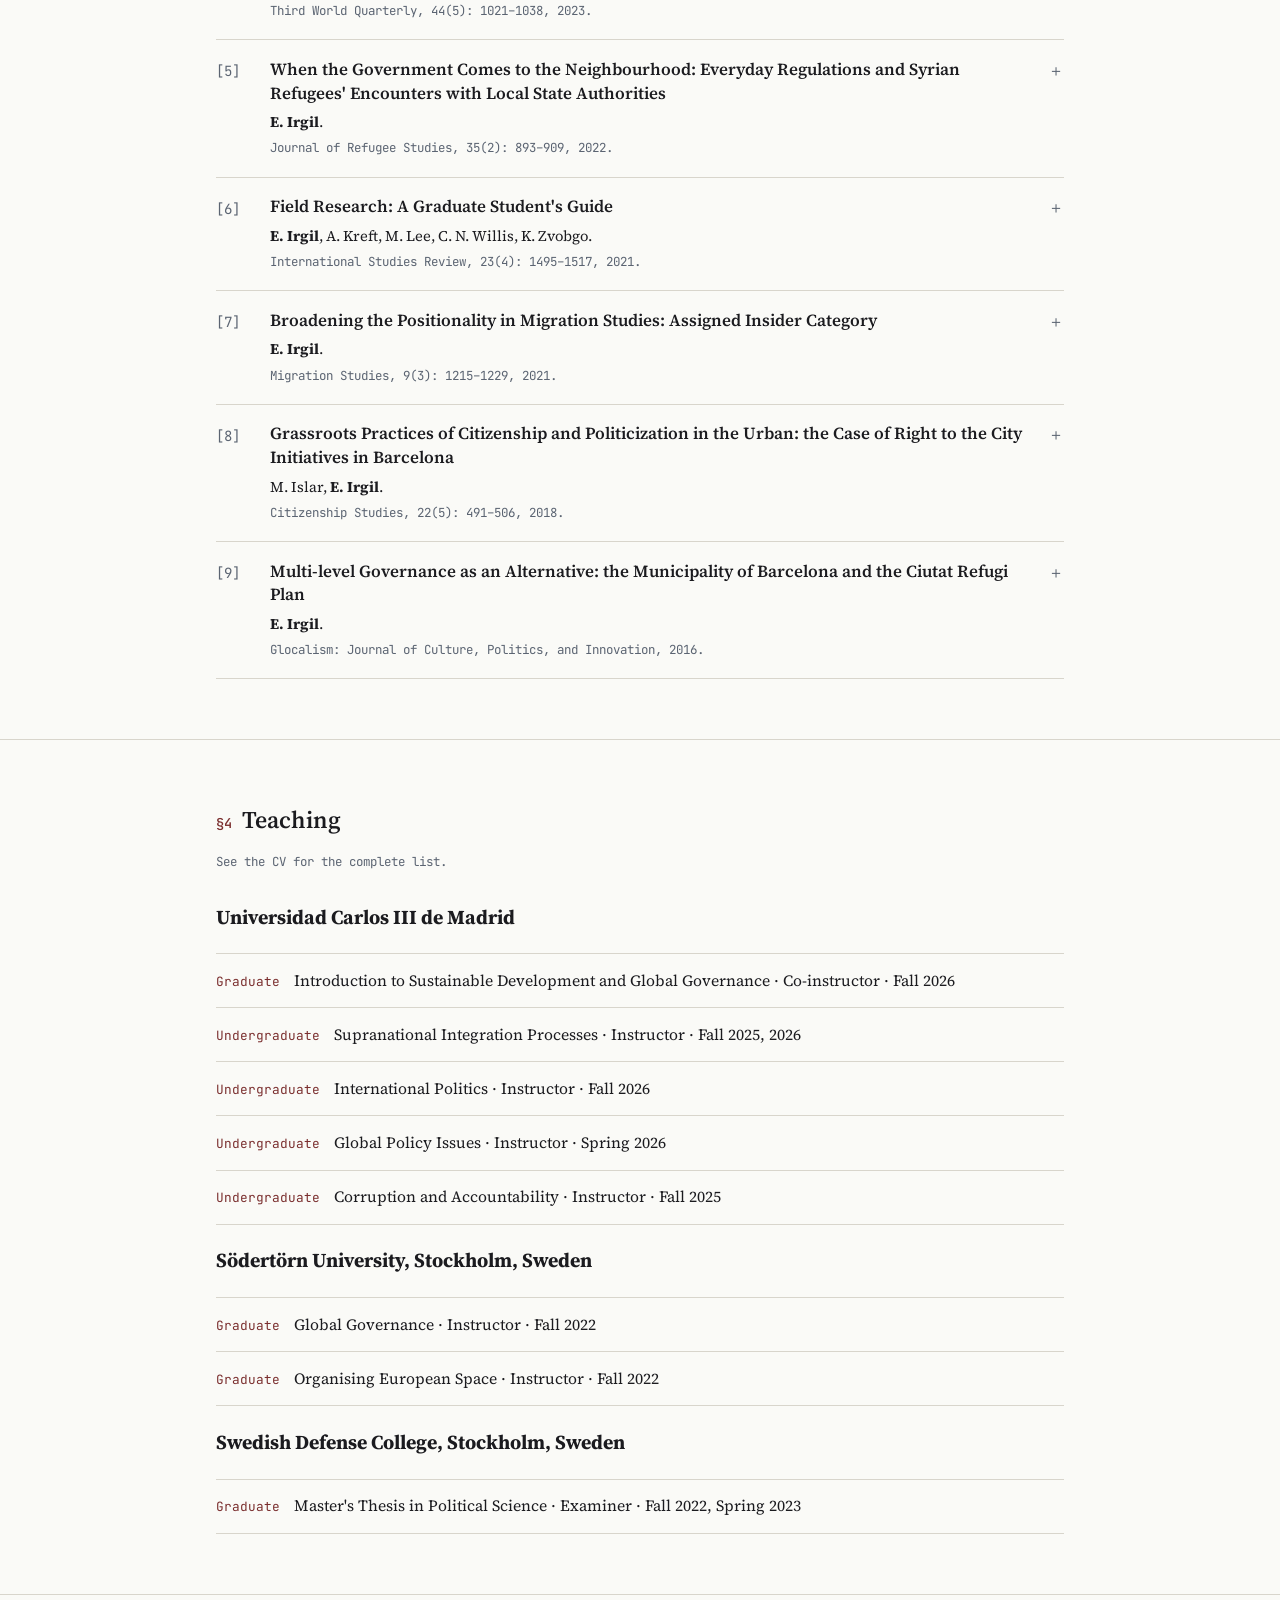
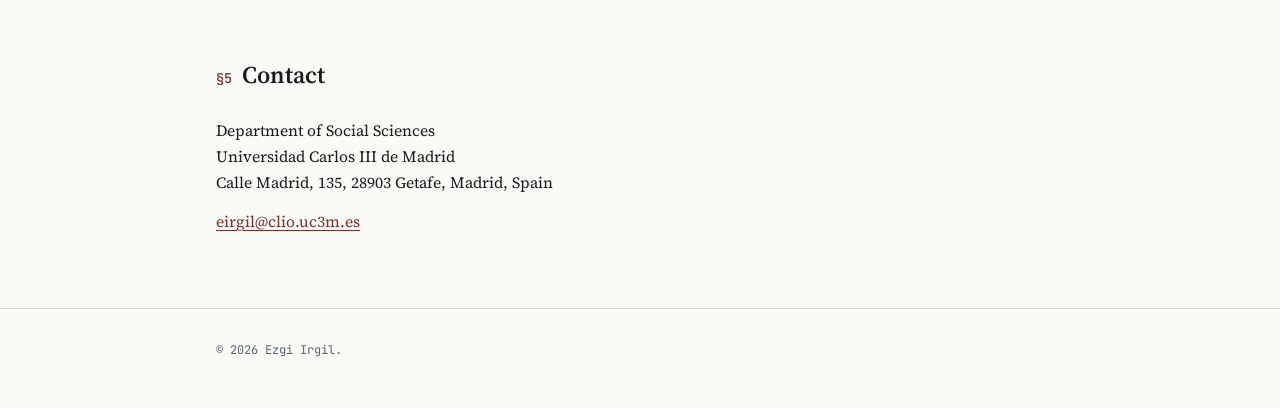
==== commit 26cd6331: "Update publication entries and IDs in mainpage.html" ====
--- a/mainpage.html
+++ b/mainpage.html
@@ -11,7 +11,7 @@
 <link rel="stylesheet" href="style.css">
 </head>
 <body>
-
+ 
 <a class="skip-link" href="#main">Skip to content</a>
 
 <header class="site-header">
@@ -79,9 +79,9 @@
 
       <ol class="pub-list">
 
-        <li class="pub-entry" id="pub-9">
+        <li class="pub-entry" id="pub-1">
           <button class="pub-toggle" aria-expanded="false" aria-controls="abs-1">
-            <span class="pub-num">[9]</span>
+            <span class="pub-num">[1]</span>
             <span class="pub-main">
               <span class="pub-title">The Role of Collective Hypervisibility in Everyday Lives of Refugees: The Syrian Refugee Hubs in Metropolitan Areas of Turkey</span>
               <span class="pub-authors">Z. E. Haliloglu Kahraman, <strong>E. Irgil</strong>. </span>
@@ -89,15 +89,15 @@
             </span>
             <span class="pub-caret" aria-hidden="true">＋</span>
           </button>
-          <div class="pub-abstract" id="abs-9" hidden>
+          <div class="pub-abstract" id="abs-1" hidden>
             <p>This paper examines refugee hubs that attract heightened scrutiny and opportunities for integration. Focusing on Turkey, we argue these hubs offer a sense of protection and expose refugees to increased control by authorities. Thus, we introduce the concept of collective hypervisibility to analyse how Syrian refugees in two Turkish hubs articulate and perceive their lived experiences through both positive and negative perspectives as a group. Refugees often view these neighbourhoods as shields from typical integration challenges faced by newcomers. However, living in such spaces also renders them targets, as all refugees are perceived as a homogeneous group, ignoring individual differences. By exploring refugee perceptions, we reveal shared dynamics across refugee hubs and offer insights relevant to similar contexts globally.</p>
             <p class="pub-links"><a href="https://doi.org/10.1093/jrs/feaf084">Publisher link</a></p>
           </div>
         </li>
 
-        <li class="pub-entry" id="pub-8">
+        <li class="pub-entry" id="pub-2">
           <button class="pub-toggle" aria-expanded="false" aria-controls="abs-2">
-            <span class="pub-num">[8]</span>
+            <span class="pub-num">[2]</span>
             <span class="pub-main">
               <span class="pub-title">Assessing the Domestic Political Impacts of Turkey's Refugee Commodification</span>
               <span class="pub-authors"><strong>E. Irgil</strong>, K. P. Norman. </span>
@@ -105,15 +105,15 @@
             </span>
             <span class="pub-caret" aria-hidden="true">＋</span>
           </button>
-          <div class="pub-abstract" id="abs-8" hidden>
+          <div class="pub-abstract" id="abs-2" hidden>
             <p>Refugee commodification, or the use of refugee hosting to extract political and economic concessions, has attracted growing scholarly attention in recent years. Yet, studies tend to focus on its international component, neglecting the domestic political space and how these extractions impact domestic political dynamics. To address this gap, we ask: how does refugee commodification influence domestic politics? Our study focuses on the Republican People’s Party (CHP) in Turkey, in order to assess the political implications of refugee commodification within domestic politics. Through a mixed qualitative approach using semi-structured interviews with opposition politicians and an analysis of policy documents, we examine the nexus of international and domestic spheres, assessing how political actors beyond the ruling Justice and Development Party (AKP) engage in, react to, and employ refugee commodification strategies. The findings of this study have implications beyond Turkey, demonstrating the transformative effects of refugee commodification for domestic politics across Global South states.</p>
             <p class="pub-links"><a href="https://doi.org/10.1080/1369183X.2024.2332747">Publisher link</a></p>
           </div>
         </li>
 
-        <li class="pub-entry" id="pub-7">
+        <li class="pub-entry" id="pub-3">
           <button class="pub-toggle" aria-expanded="false" aria-controls="abs-3">
-            <span class="pub-num">[7]</span>
+            <span class="pub-num">[3]</span>
             <span class="pub-main">
               <span class="pub-title">Intergroup Encounters in Urban Public Spaces: Everyday Strategies of Host Community Members Following a Refugee Influx</span>
               <span class="pub-authors"><strong>E. Irgil</strong>. </span>
@@ -122,7 +122,7 @@
             </span>
             <span class="pub-caret" aria-hidden="true">＋</span>
           </button>
-          <div class="pub-abstract" id="abs-7" hidden>
+          <div class="pub-abstract" id="abs-3" hidden>
             <p>Some host community members (HCMs) develop positive attitudes toward refugees, while others do not. The current literature on perceptions of refugees offers different explanations for these varied responses to intergroup encounters (positive contact, negative contact, and exposure). 
               Nevertheless, few scholars have examined the outcomes of intergroup relations at the microlevel to better understand the various impacts of intergroup encounters 
               between HCMs and refugees. Even fewer scholars have focused on the everyday implications of HCMs’ attitudes toward refugees in response to changing local demographics. 
@@ -133,9 +133,9 @@
           </div>
         </li>
 
-        <li class="pub-entry" id="pub-6">
+        <li class="pub-entry" id="pub-4">
           <button class="pub-toggle" aria-expanded="false" aria-controls="abs-4">
-            <span class="pub-num">[6]</span>
+            <span class="pub-num">[4]</span>
             <span class="pub-main">
               <span class="pub-title">International Donors and Refugee Reception in Centralised States: Navigating Domestic Politics in Turkey and Jordan</span>
               <span class="pub-authors">A. Jung, <strong>E. Irgil</strong>, I. Schierenbeck, A. Spehar. </span>
@@ -143,7 +143,7 @@
             </span>
             <span class="pub-caret" aria-hidden="true">＋</span>
           </button>
-          <div class="pub-abstract" id="abs-6" hidden>
+          <div class="pub-abstract" id="abs-4" hidden>
             <p>The reception of Syrian refugees has dominated negotiations between neighbouring host states, such as Jordan and Turkey, and donors in the Global North. Despite the growing literature on external funding, how international stakeholders navigate the domestic context is understudied. This article employs the lens of depoliticisation and analyses tools employed by international stakeholders manoeuvring domestic contexts in centralised states. We argue that international stakeholders adopt a depoliticised approach that portrays them and the actors they work with as service providers while working with national governments that engage in rent-seeking. Drawing on semi-structured interviews with donors and international non-governmental organisations (INGOs) as international stakeholders in Jordan and Turkey, the contribution of the article is two-fold. First, although the ‘local’ is ever present in policy and research discussions, research and policy often conflate regional organisations, national governments and municipalities. We therefore further disentangle the power relations between the various actors categorised as ‘local’. Second, we offer a conceptual understanding 
               of how international stakeholders navigate the dynamics of local power relations and the domestic politics in centralised states with rent-seeking behaviours.</p>
             <p class="pub-links"><a href="https://doi.org/10.1080/01436597.2023.2174510">Publisher link</a></p>
@@ -167,9 +167,9 @@
           </div>
         </li>
 
-        <li class="pub-entry" id="pub-4">
+        <li class="pub-entry" id="pub-6">
           <button class="pub-toggle" aria-expanded="false" aria-controls="abs-6">
-            <span class="pub-num">[4]</span>
+            <span class="pub-num">[6]</span>
             <span class="pub-main">
               <span class="pub-title">Field Research: A Graduate Student's Guide</span>
               <span class="pub-authors"><strong>E. Irgil</strong>, A. Kreft, M. Lee, C. N. Willis, K. Zvobgo. </span>
@@ -177,16 +177,16 @@
             </span>
             <span class="pub-caret" aria-hidden="true">＋</span>
           </button>
-          <div class="pub-abstract" id="abs-4" hidden>
+          <div class="pub-abstract" id="abs-6" hidden>
             <p>What is field research? Is it just for qualitative scholars? Must it be done in a foreign country? How much time in the field is “enough”? A lack of disciplinary consensus on what constitutes “field research” or “fieldwork” has left graduate students in political science underinformed and thus underequipped to leverage site-intensive research to address issues of interest and urgency across the subfields. Uneven training in Ph.D. programs has also left early-career researchers underprepared for the logistics of fieldwork, from developing networks and effective sampling strategies to building respondents’ trust, and related issues of funding, physical safety, mental health, research ethics, and crisis response. Based on the experience of five junior scholars, this paper offers answers to questions that graduate students puzzle over, often without the 
               benefit of others’ “lessons learned.” This practical guide engages theory and praxis, in support of an epistemologically and methodologically pluralistic discipline.</p>
             <p class="pub-links"><a href="https://doi.org/10.1093/isr/viab023">Publisher link</a></p>
           </div>
         </li>
 
-        <li class="pub-entry" id="pub-3">
+        <li class="pub-entry" id="pub-7">
           <button class="pub-toggle" aria-expanded="false" aria-controls="abs-7">
-            <span class="pub-num">[3]</span>
+            <span class="pub-num">[7]</span>
             <span class="pub-main">
               <span class="pub-title">Broadening the Positionality in Migration Studies: Assigned Insider Category</span>
               <span class="pub-authors"><strong>E. Irgil</strong>. </span>
@@ -194,16 +194,16 @@
             </span>
             <span class="pub-caret" aria-hidden="true">＋</span>
           </button>
-          <div class="pub-abstract" id="abs-3" hidden>
+          <div class="pub-abstract" id="abs-7" hidden>
             <p>This article contributes to the debates on positionality in migration studies by introducing "assigned insider" as a new category. I define it as a position when both the interviewees and the researcher are of the same local origin in which the researcher is considered ‘an insider of the host community’ and the interview questions are about a migrant group. I developed this category based on interviews with host community members during my field study in Bursa, Turkey, where I was born and raised. Previous studies focused on the researcher being an insider from a migrant community or being an outsider conducting research on a migrant community different from his/her own. Assigned insider has two elements that require it to be considered differently: same local origin operates as an overriding feature that goes beyond ethnicity and the interviewees being from the host community involves different ethical aspects than that from a migrant community. I argue that these reflect on the researcher during the interviews through active and passive discontent manifestations of the interviewees. While the former emphasises the direct confrontations of the interviewees
               that lead them to ‘correct’ the researcher, the latter manifests itself through non-verbal ways, which can result in refraining from answering questions.</p>
             <p class="pub-links"><a href="https://doi.org/10.1093/migration/mnaa016">Publisher link</a></p>
           </div>
         </li>
 
-        <li class="pub-entry" id="pub-2">
+        <li class="pub-entry" id="pub-8">
           <button class="pub-toggle" aria-expanded="false" aria-controls="abs-8">
-            <span class="pub-num">[2]</span>
+            <span class="pub-num">[8]</span>
             <span class="pub-main">
               <span class="pub-title">Grassroots Practices of Citizenship and Politicization in the Urban: the Case of Right to the City Initiatives in Barcelona</span>
               <span class="pub-authors">M. Islar, <strong>E. Irgil</strong>. </span>
@@ -211,16 +211,16 @@
             </span>
             <span class="pub-caret" aria-hidden="true">＋</span>
           </button>
-          <div class="pub-abstract" id="abs-2" hidden>
+          <div class="pub-abstract" id="abs-8" hidden>
             <p>This article aims to produce an analysis of the politicization of the citizens after Spain’s Indignados movement from a citizenship framework. The article suggests that claiming the right to the city involves more than issues of access to urban amenities: it is also about claiming the right to participate in the formation and transformation of the city and the right to appropriate the city center. This positions these rights within the larger issue of citizenship by defining it as a collective practice rather than a state-sanctioned status. Our analysis is based on the empirical evidence derived from the semi-structured interviews, 
               politicians’ speeches, information based on media resources and official websites, and participant observation during three months of fieldwork in Barcelona in 2016.</p>
             <p class="pub-links"><a href="https://doi.org/10.1080/13621025.2018.1477919">Publisher link</a></p>
           </div>
         </li>
 
-        <li class="pub-entry" id="pub-1">
+        <li class="pub-entry" id="pub-9">
           <button class="pub-toggle" aria-expanded="false" aria-controls="abs-9">
-            <span class="pub-num">[1]</span>
+            <span class="pub-num">[9]</span>
             <span class="pub-main">
               <span class="pub-title">Multi-level Governance as an Alternative: the Municipality of Barcelona and the Ciutat Refugi Plan</span>
               <span class="pub-authors"><strong>E. Irgil</strong>. </span>
@@ -228,7 +228,7 @@
             </span>
             <span class="pub-caret" aria-hidden="true">＋</span>
           </button>
-          <div class="pub-abstract" id="abs-1" hidden>
+          <div class="pub-abstract" id="abs-9" hidden>
             <p>This paper analyses the response of the Municipality of Barcelona to the Syrian refugee crisis in Europe as an alternative solution that challenges the national government’s restrictive approach. This response introduces the Ciutat Refugi Plan with a city-to-city network at the municipal level that involves other European cities in creating safe routes for refugees at the local government level. In line with multi-level governance theory, I argue that central governments’ inaction has pressured local governments to take action during the Syrian refugee influx. Relying on the influence of local government networks, the Municipality of Barcelona uses discourse as a tool of action in opening discursive spaces for humanitarian political responses to the refugee crisis. Using critical discourse analysis, I test this argument by examining in-depth interviews, speeches of people in power that have appeared in news articles, and statements on official websites.</p>
             <p class="pub-links"><a href="https://doi.org/10.12893/gjcpi.2016.3.1">Publisher link</a></p>
           </div>
